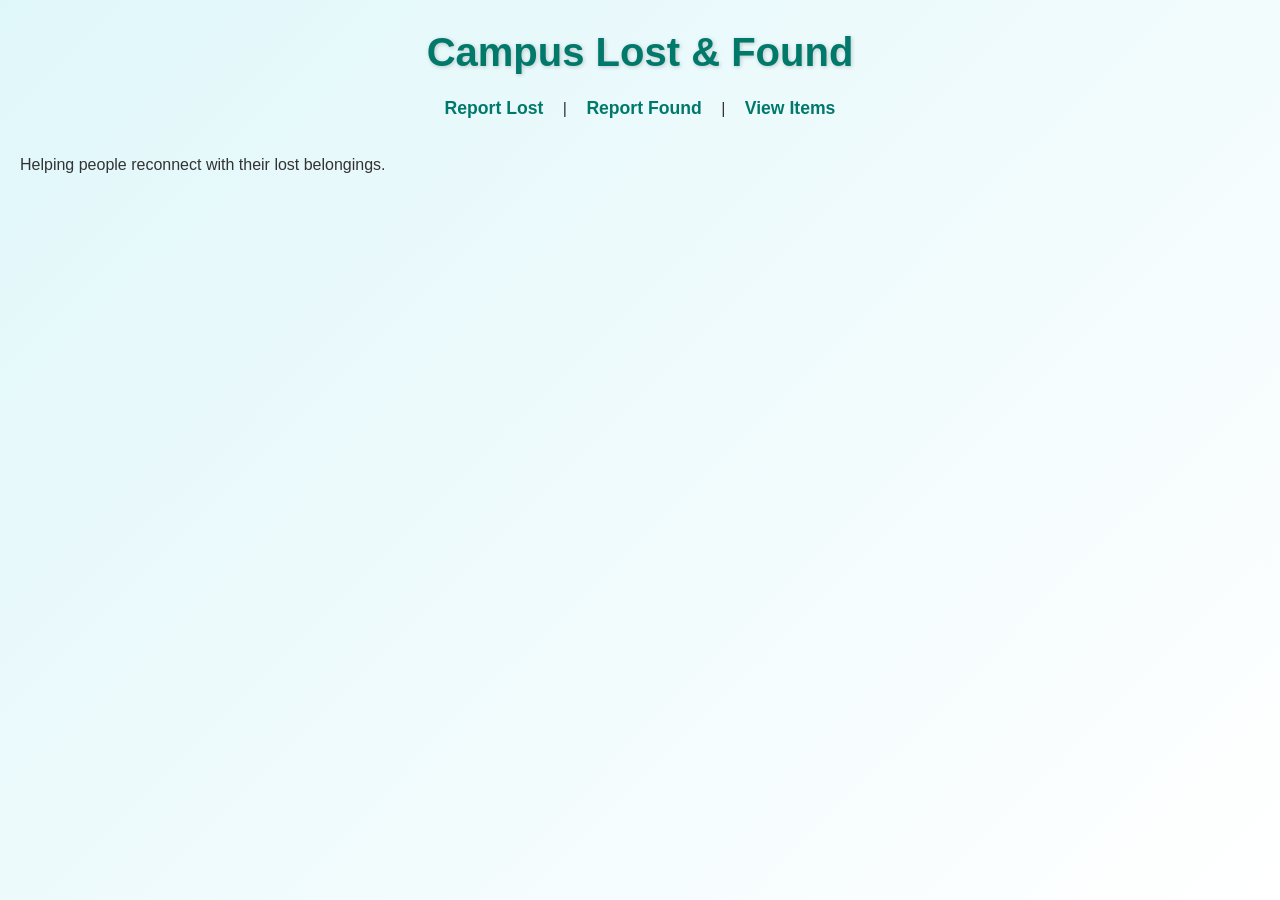
==== index.html @ 147842f3 "Revise index.html for improved messaging Updated the title and header text, and modified the welcome" ====
<!DOCTYPE html>
<html>
<head>
  <title>Lost & Found</title>
  <link rel="stylesheet" href="style.css">
</head>
<body>

<header>
  <h1>Campus Lost & Found</h1>
  <nav>
    <a href="lost.html">Report Lost</a> |
    <a href="found.html">Report Found</a> |
    <a href="items.html">View Items</a>
  </nav>
</header>

<p>Helping people reconnect with their lost belongings.</p>

</body>
</html>
---- style.css ----
/* ===== Reset ===== */
* {
  margin: 0;
  padding: 0;
  box-sizing: border-box;
  font-family: 'Segoe UI', Tahoma, Geneva, Verdana, sans-serif;
}

/* ===== Body ===== */
body {
  background: linear-gradient(135deg, #e0f7fa, #ffffff); /* soft teal to white */
  color: #333;
  padding: 20px;
  min-height: 100vh;
  line-height: 1.6;
}

/* ===== Header ===== */
header {
  text-align: center;
  margin-bottom: 30px;
}

header h1 {
  color: #00796b; /* dark teal */
  font-size: 2.5rem;
  margin-bottom: 10px;
  text-shadow: 1px 1px 4px rgba(0, 0, 0, 0.2);
}

/* ===== Navigation ===== */
nav a {
  text-decoration: none;
  color: #00796b;
  margin: 0 15px;
  font-weight: bold;
  font-size: 1.1rem;
  transition: all 0.3s ease;
}

nav a:hover {
  color: #004d40; /* darker teal hover */
  text-shadow: 1px 1px 2px rgba(0, 0, 0, 0.2);
}

/* ===== Form Container ===== */
form {
  background-color: #ffffff;
  padding: 25px;
  max-width: 500px;
  margin: 20px auto;
  border-radius: 12px;
  box-shadow: 0 6px 18px rgba(0, 0, 0, 0.08);
  transition: transform 0.3s ease;
}

form:hover {
  transform: translateY(-3px);
}

/* ===== Form Elements ===== */
form label {
  display: block;
  margin-bottom: 6px;
  font-weight: 600;
  color: #00796b;
}

form input,
form select,
form textarea {
  width: 100%;
  padding: 12px;
  margin-bottom: 15px;
  border-radius: 6px;
  border: 1px solid #ccc;
  font-size: 1rem;
  transition: all 0.3s ease;
}

form input:focus,
form select:focus,
form textarea:focus {
  border-color: #004d40;
  box-shadow: 0 0 5px #004d40;
  outline: none;
}

/* ===== Buttons ===== */
form button {
  background-color: #00796b;
  color: #fff;
  border: none;
  padding: 12px 25px;
  border-radius: 6px;
  cursor: pointer;
  font-size: 1.1rem;
  transition: all 0.3s ease;
}

form button:hover {
  background-color: #004d40;
  transform: scale(1.05);
}

/* ===== Table ===== */
table {
  width: 100%;
  border-collapse: collapse;
  margin-top: 20px;
  border-radius: 10px;
  overflow: hidden;
}

th, td {
  padding: 12px;
  text-align: left;
  border-bottom: 1px solid #ddd;
  transition: background 0.3s ease;
}

th {
  background-color: #00796b;
  color: #fff;
  text-transform: uppercase;
}

tr:hover {
  background-color: #b2dfdb; /* soft teal highlight */
}

/* ===== Responsive ===== */
@media (max-width: 600px) {
  form, table {
    width: 95%;
    margin: 10px auto;
  }

  nav a {
    display: block;
    margin: 8px 0;
  }

  header h1 {
    font-size: 2rem;
  }
}
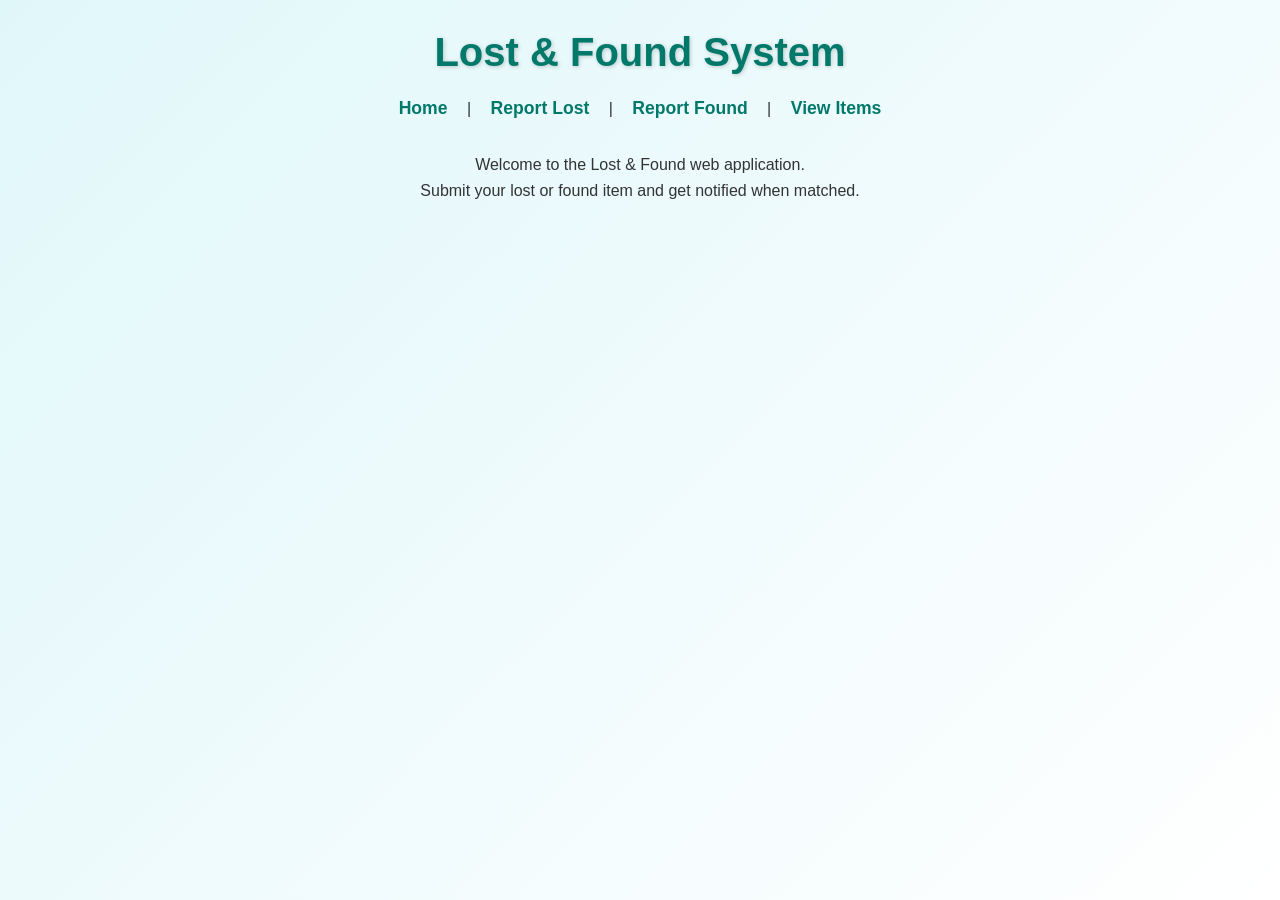
==== commit 0c03e096: "Revise index.html for improved content and navigation Updated the title and header content, added we" ====
--- a/index.html
+++ b/index.html
@@ -1,22 +1,27 @@
 <!DOCTYPE html>
 <html>
 <head>
-  <title>Lost & Found</title>
+  <title>Lost & Found | Home</title>
   <link rel="stylesheet" href="style.css">
 </head>
 <body>
 
 <header>
-  <h1>Campus Lost & Found</h1>
-  <nav>
-    <a href="lost.html">Report Lost</a> |
-    <a href="found.html">Report Found</a> |
-    <a href="items.html">View Items</a>
-  </nav>
+<h1>Lost & Found System</h1>
+<nav>
+ <a href="index.html">Home</a> |
+ <a href="lost.html">Report Lost</a> |
+ <a href="found.html">Report Found</a> |
+ <a href="items.html">View Items</a>
+</nav>
 </header>
 
-<p>Helping people reconnect with their lost belongings.</p>
+<center>
+<p>Welcome to the Lost & Found web application.</p>
+<p>Submit your lost or found item and get notified when matched.</p>
+</center>
 
 </body>
 </html>
 
+
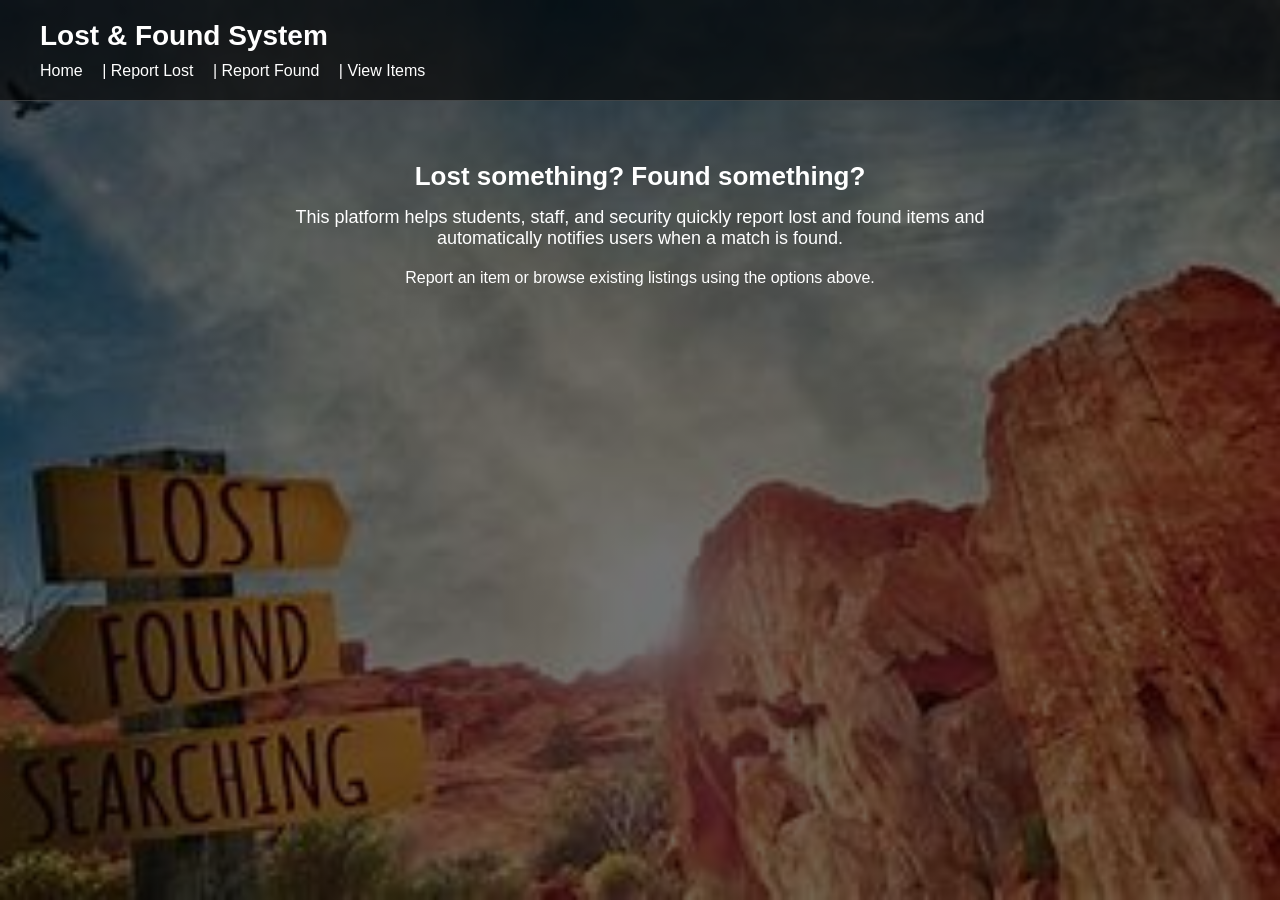
==== commit 7e788de2: "Enhance index.html with new content and styles Added additional content and styling to the home page" ====
--- a/index.html
+++ b/index.html
@@ -7,21 +7,30 @@
 <body>
 
 <header>
-<h1>Lost & Found System</h1>
-<nav>
- <a href="index.html">Home</a> |
- <a href="lost.html">Report Lost</a> |
- <a href="found.html">Report Found</a> |
- <a href="items.html">View Items</a>
-</nav>
+  <h1>Lost & Found System</h1>
+  <nav>
+    <a href="index.html">Home</a> |
+    <a href="lost.html">Report Lost</a> |
+    <a href="found.html">Report Found</a> |
+    <a href="items.html">View Items</a>
+  </nav>
 </header>
 
 <center>
-<p>Welcome to the Lost & Found web application.</p>
-<p>Submit your lost or found item and get notified when matched.</p>
+  <p style="margin-top: 60px; font-size: 26px; font-weight: 600;">
+    Lost something? Found something?
+  </p>
+
+  <p style="margin-top: 15px; font-size: 18px; max-width: 700px;">
+    This platform helps students, staff, and security quickly report lost
+    and found items and automatically notifies users when a match is found.
+  </p>
+
+  <p style="margin-top: 20px; font-size: 16px;">
+    Report an item or browse existing listings using the options above.
+  </p>
 </center>
 
 </body>
 </html>
 
-
--- a/style.css
+++ b/style.css
@@ -1,147 +1,193 @@
-/* ===== Reset ===== */
+/* =====================
+   GLOBAL RESET
+===================== */
 * {
   margin: 0;
   padding: 0;
   box-sizing: border-box;
-  font-family: 'Segoe UI', Tahoma, Geneva, Verdana, sans-serif;
+  font-family: "Segoe UI", Tahoma, sans-serif;
 }
 
-/* ===== Body ===== */
 body {
-  background: linear-gradient(135deg, #e0f7fa, #ffffff); /* soft teal to white */
-  color: #333;
-  padding: 20px;
   min-height: 100vh;
-  line-height: 1.6;
+  background: linear-gradient(
+      rgba(0, 0, 0, 0.55),
+      rgba(0, 0, 0, 0.55)
+    ),
+    url("OIP.jpg"); /* 🔁 change filename if needed */
+  background-size: cover;
+  background-position: center;
+  background-attachment: fixed;
+  color: #fff;
 }
 
-/* ===== Header ===== */
+/* =====================
+   HEADER & NAVBAR
+===================== */
 header {
-  text-align: center;
-  margin-bottom: 30px;
+  padding: 20px 40px;
+  background: rgba(0, 0, 0, 0.65);
+  border-bottom: 1px solid rgba(255, 255, 255, 0.2);
 }
 
 header h1 {
-  color: #00796b; /* dark teal */
-  font-size: 2.5rem;
+  font-size: 28px;
   margin-bottom: 10px;
-  text-shadow: 1px 1px 4px rgba(0, 0, 0, 0.2);
 }
 
-/* ===== Navigation ===== */
 nav a {
+  color: #ffffff;
   text-decoration: none;
-  color: #00796b;
-  margin: 0 15px;
-  font-weight: bold;
-  font-size: 1.1rem;
-  transition: all 0.3s ease;
+  margin-right: 15px;
+  font-weight: 500;
 }
 
 nav a:hover {
-  color: #004d40; /* darker teal hover */
-  text-shadow: 1px 1px 2px rgba(0, 0, 0, 0.2);
+  text-decoration: underline;
 }
 
-/* ===== Form Container ===== */
-form {
-  background-color: #ffffff;
-  padding: 25px;
-  max-width: 500px;
-  margin: 20px auto;
-  border-radius: 12px;
-  box-shadow: 0 6px 18px rgba(0, 0, 0, 0.08);
-  transition: transform 0.3s ease;
+/* =====================
+   MAIN CONTENT
+===================== */
+center p {
+  margin-top: 20px;
+  font-size: 18px;
 }
 
-form:hover {
-  transform: translateY(-3px);
+/* =====================
+   FORM CONTAINER
+===================== */
+form {
+  width: 90%;
+  max-width: 500px;
+  margin: 40px auto;
+  background: rgba(0, 0, 0, 0.75);
+  padding: 30px;
+  border-radius: 10px;
+  box-shadow: 0 0 20px rgba(0, 0, 0, 0.7);
 }
 
-/* ===== Form Elements ===== */
 form label {
   display: block;
-  margin-bottom: 6px;
-  font-weight: 600;
-  color: #00796b;
+  margin-top: 15px;
+  font-size: 14px;
 }
 
 form input,
 form select,
 form textarea {
   width: 100%;
-  padding: 12px;
-  margin-bottom: 15px;
+  padding: 10px;
+  margin-top: 6px;
   border-radius: 6px;
-  border: 1px solid #ccc;
-  font-size: 1rem;
-  transition: all 0.3s ease;
+  border: none;
+  outline: none;
+  font-size: 14px;
 }
 
-form input:focus,
-form select:focus,
-form textarea:focus {
-  border-color: #004d40;
-  box-shadow: 0 0 5px #004d40;
-  outline: none;
+form textarea {
+  resize: vertical;
+  min-height: 80px;
 }
 
-/* ===== Buttons ===== */
-form button {
-  background-color: #00796b;
+form input[type="file"] {
+  background: #fff;
+  color: #000;
+}
+
+/* =====================
+   BUTTONS
+===================== */
+button {
+  width: 100%;
+  margin-top: 25px;
+  padding: 12px;
+  background: #00c6ff;
+  background: linear-gradient(90deg, #00c6ff, #0072ff);
   color: #fff;
   border: none;
-  padding: 12px 25px;
-  border-radius: 6px;
+  border-radius: 8px;
+  font-size: 16px;
+  font-weight: 600;
   cursor: pointer;
-  font-size: 1.1rem;
-  transition: all 0.3s ease;
+  transition: transform 0.2s, opacity 0.2s;
 }
 
-form button:hover {
-  background-color: #004d40;
-  transform: scale(1.05);
+button:hover {
+  opacity: 0.9;
+  transform: translateY(-1px);
 }
 
-/* ===== Table ===== */
+/* =====================
+   TABLE STYLES (ITEMS)
+===================== */
 table {
-  width: 100%;
+  width: 95%;
+  margin: 30px auto;
   border-collapse: collapse;
-  margin-top: 20px;
+  background: rgba(0, 0, 0, 0.8);
   border-radius: 10px;
   overflow: hidden;
 }
 
-th, td {
+th,
+td {
   padding: 12px;
-  text-align: left;
-  border-bottom: 1px solid #ddd;
-  transition: background 0.3s ease;
+  text-align: center;
+  font-size: 14px;
 }
 
 th {
-  background-color: #00796b;
-  color: #fff;
-  text-transform: uppercase;
+  background: rgba(0, 114, 255, 0.85);
+  font-weight: 600;
+}
+
+tr:nth-child(even) {
+  background: rgba(255, 255, 255, 0.05);
 }
 
 tr:hover {
-  background-color: #b2dfdb; /* soft teal highlight */
+  background: rgba(255, 255, 255, 0.08);
 }
 
-/* ===== Responsive ===== */
+td img {
+  border-radius: 6px;
+}
+
+/* =====================
+   SECTION HEADINGS
+===================== */
+h2 {
+  text-align: center;
+  margin-top: 40px;
+  margin-bottom: 10px;
+  font-size: 22px;
+}
+
+/* =====================
+   CONFIRM PAGE
+===================== */
+#statusText {
+  font-size: 22px;
+  margin-top: 100px;
+}
+
+/* =====================
+   RESPONSIVE
+===================== */
 @media (max-width: 600px) {
-  form, table {
-    width: 95%;
-    margin: 10px auto;
+  header {
+    padding: 15px;
   }
 
   nav a {
-    display: block;
-    margin: 8px 0;
+    display: inline-block;
+    margin-bottom: 8px;
   }
 
-  header h1 {
-    font-size: 2rem;
+  table,
+  th,
+  td {
+    font-size: 12px;
   }
 }
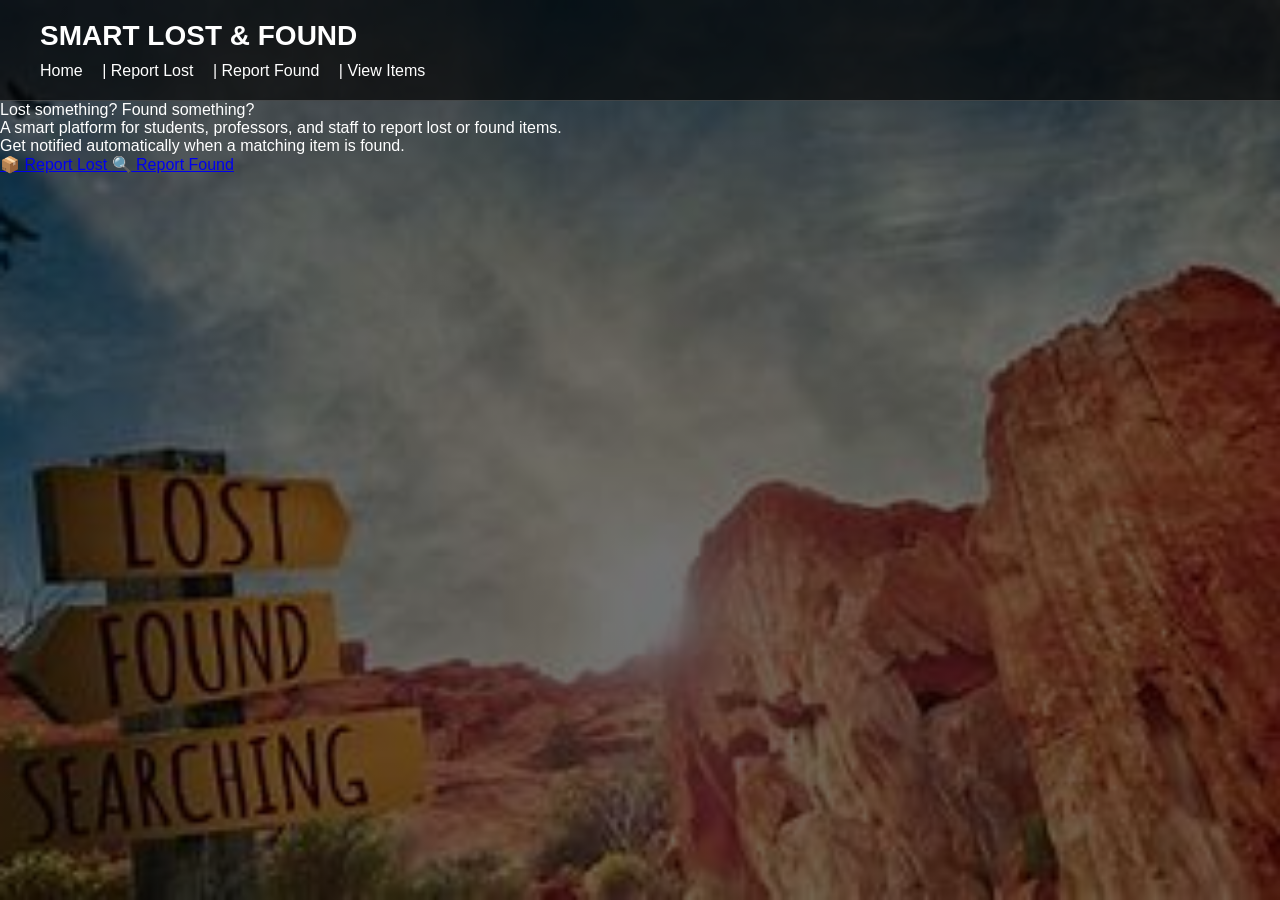
==== commit ec338123: "adding icons Updated the title and content to reflect a new branding for the Lost & Found system." ====
--- a/index.html
+++ b/index.html
@@ -1,13 +1,13 @@
 <!DOCTYPE html>
 <html>
 <head>
-  <title>Lost & Found | Home</title>
+  <title>SMART LOST & FOUND | Home</title>
   <link rel="stylesheet" href="style.css">
 </head>
 <body>
 
 <header>
-  <h1>Lost & Found System</h1>
+  <h1>SMART LOST & FOUND</h1>
   <nav>
     <a href="index.html">Home</a> |
     <a href="lost.html">Report Lost</a> |
@@ -16,20 +16,31 @@
   </nav>
 </header>
 
-<center>
-  <p style="margin-top: 60px; font-size: 26px; font-weight: 600;">
+<div class="home-hero">
+
+  <p class="hero-line-main">
     Lost something? Found something?
   </p>
 
-  <p style="margin-top: 15px; font-size: 18px; max-width: 700px;">
-    This platform helps students, staff, and security quickly report lost
-    and found items and automatically notifies users when a match is found.
+  <p class="hero-line-sub">
+    A smart platform for students, professors, and staff to report lost or found items.
   </p>
 
-  <p style="margin-top: 20px; font-size: 16px;">
-    Report an item or browse existing listings using the options above.
+  <p class="hero-line-sub">
+    Get notified automatically when a matching item is found.
   </p>
-</center>
+
+  <div class="hero-buttons">
+    <a href="lost.html" class="hero-btn">
+      <span class="icon">📦</span> Report Lost
+    </a>
+
+    <a href="found.html" class="hero-btn">
+      <span class="icon">🔍</span> Report Found
+    </a>
+  </div>
+
+</div>
 
 </body>
 </html>
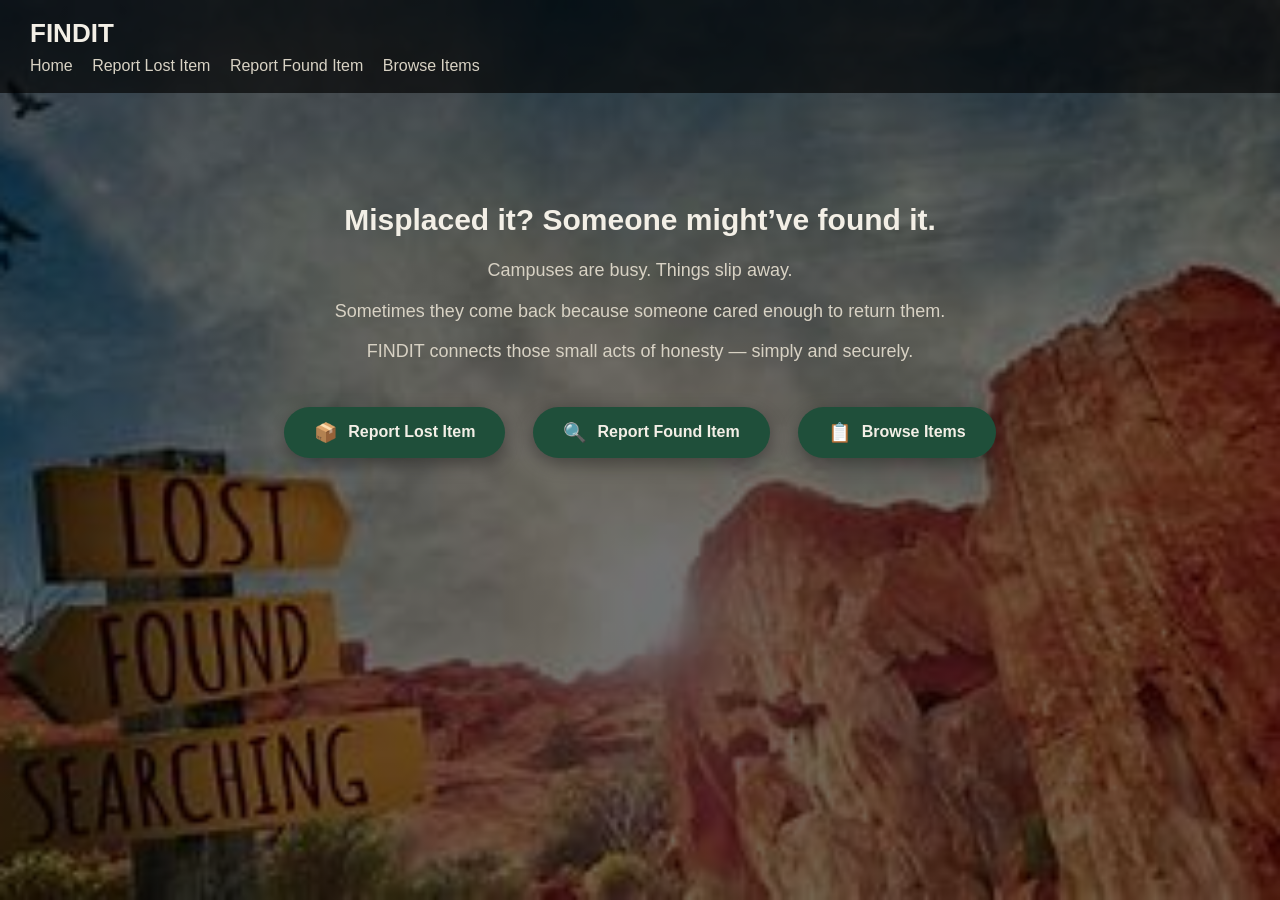
==== commit 6592b0f0: "Rename SMART LOST & FOUND to FINDIT in index.html" ====
--- a/index.html
+++ b/index.html
@@ -1,42 +1,50 @@
 <!DOCTYPE html>
 <html>
 <head>
-  <title>SMART LOST & FOUND | Home</title>
+  <title>FINDIT | Home</title>
   <link rel="stylesheet" href="style.css">
 </head>
 <body>
 
-<header>
-  <h1>SMART LOST & FOUND</h1>
-  <nav>
-    <a href="index.html">Home</a> |
-    <a href="lost.html">Report Lost</a> |
-    <a href="found.html">Report Found</a> |
-    <a href="items.html">View Items</a>
+<header class="main-header">
+  <h1>FINDIT</h1>
+  <nav class="main-nav">
+    <a href="index.html">Home</a>
+    <a href="lost.html">Report Lost Item</a>
+    <a href="found.html">Report Found Item</a>
+    <a href="items.html">Browse Items</a>
   </nav>
 </header>
 
 <div class="home-hero">
 
   <p class="hero-line-main">
-    Lost something? Found something?
+    Misplaced it? Someone might’ve found it.
   </p>
 
   <p class="hero-line-sub">
-    A smart platform for students, professors, and staff to report lost or found items.
+    Campuses are busy. Things slip away.
   </p>
 
   <p class="hero-line-sub">
-    Get notified automatically when a matching item is found.
+    Sometimes they come back because someone cared enough to return them.
+  </p>
+
+  <p class="hero-line-sub">
+    FINDIT connects those small acts of honesty — simply and securely.
   </p>
 
   <div class="hero-buttons">
     <a href="lost.html" class="hero-btn">
-      <span class="icon">📦</span> Report Lost
+      <span class="icon">📦</span> Report Lost Item
     </a>
 
     <a href="found.html" class="hero-btn">
-      <span class="icon">🔍</span> Report Found
+      <span class="icon">🔍</span> Report Found Item
+    </a>
+
+    <a href="items.html" class="hero-btn">
+      <span class="icon">📋</span> Browse Items
     </a>
   </div>
 
@@ -45,3 +53,8 @@
 </body>
 </html>
 
+
+</body>
+</html>
+
+
--- a/style.css
+++ b/style.css
@@ -5,72 +5,71 @@
   margin: 0;
   padding: 0;
   box-sizing: border-box;
-  font-family: "Segoe UI", Tahoma, sans-serif;
+  font-family: Arial, Helvetica, sans-serif;
 }
 
+/* =====================
+   BODY & BACKGROUND
+===================== */
 body {
   min-height: 100vh;
   background: linear-gradient(
       rgba(0, 0, 0, 0.55),
       rgba(0, 0, 0, 0.55)
     ),
-    url("OIP.jpg"); /* 🔁 change filename if needed */
+    url("OIP.jpg"); 
   background-size: cover;
   background-position: center;
   background-attachment: fixed;
-  color: #fff;
+  color: #f3efe6; /* beige */
 }
 
 /* =====================
    HEADER & NAVBAR
 ===================== */
 header {
-  padding: 20px 40px;
   background: rgba(0, 0, 0, 0.65);
-  border-bottom: 1px solid rgba(255, 255, 255, 0.2);
+  padding: 18px 30px;
 }
 
 header h1 {
-  font-size: 28px;
-  margin-bottom: 10px;
+  font-size: 26px;
+  font-weight: 700;
+  color: #f3efe6;
+}
+
+nav {
+  margin-top: 8px;
 }
 
 nav a {
-  color: #ffffff;
+  color: #d8d2c4;
   text-decoration: none;
   margin-right: 15px;
   font-weight: 500;
 }
 
 nav a:hover {
-  text-decoration: underline;
+  color: #ffffff;
 }
 
 /* =====================
-   MAIN CONTENT
-===================== */
-center p {
-  margin-top: 20px;
-  font-size: 18px;
-}
-
-/* =====================
-   FORM CONTAINER
+   FORMS (LOST / FOUND)
 ===================== */
 form {
-  width: 90%;
   max-width: 500px;
-  margin: 40px auto;
-  background: rgba(0, 0, 0, 0.75);
-  padding: 30px;
+  margin: 60px auto;
+  background: rgba(0, 0, 0, 0.65);
+  padding: 25px 30px;
   border-radius: 10px;
-  box-shadow: 0 0 20px rgba(0, 0, 0, 0.7);
 }
 
 form label {
   display: block;
   margin-top: 15px;
-  font-size: 14px;
+  margin-bottom: 6px;
+  font-weight: 600;
+  color: #f3efe6;
 }
 
 form input,
@@ -78,7 +77,6 @@
 form textarea {
   width: 100%;
   padding: 10px;
-  margin-top: 6px;
   border-radius: 6px;
   border: none;
   outline: none;
@@ -90,104 +88,110 @@
   min-height: 80px;
 }
 
-form input[type="file"] {
-  background: #fff;
-  color: #000;
+form button {
+  margin-top: 25px;
+  width: 100%;
+  padding: 12px;
+  background: #1f4f3a; /* forest green */
+  color: #f3efe6;
+  border: none;
+  border-radius: 25px;
+  font-size: 16px;
+  font-weight: 600;
+  cursor: pointer;
+  transition: background 0.25s ease, transform 0.2s ease;
+}
+
+form button:hover {
+  background: #163a2a;
+  transform: translateY(-2px);
 }
 
 /* =====================
-   BUTTONS
-===================== */
-button {
-  width: 100%;
-  margin-top: 25px;
-  padding: 12px;
-  background: #00c6ff;
-  background: linear-gradient(90deg, #00c6ff, #0072ff);
-  color: #fff;
-  border: none;
-  border-radius: 8px;
-  font-size: 16px;
-  font-weight: 600;
-  cursor: pointer;
-  transition: transform 0.2s, opacity 0.2s;
-}
-
-button:hover {
-  opacity: 0.9;
-  transform: translateY(-1px);
-}
-
-/* =====================
-   TABLE STYLES (ITEMS)
+   TABLES (ITEMS PAGE)
 ===================== */
 table {
   width: 95%;
   margin: 30px auto;
   border-collapse: collapse;
-  background: rgba(0, 0, 0, 0.8);
-  border-radius: 10px;
-  overflow: hidden;
+  background: rgba(0, 0, 0, 0.65);
+  color: #f3efe6;
 }
 
-th,
-td {
+table th,
+table td {
   padding: 12px;
+  border-bottom: 1px solid rgba(255, 255, 255, 0.2);
   text-align: center;
-  font-size: 14px;
 }
 
-th {
-  background: rgba(0, 114, 255, 0.85);
-  font-weight: 600;
+table th {
+  background: rgba(31, 79, 58, 0.85); /* forest green */
+  font-weight: 700;
 }
 
-tr:nth-child(even) {
-  background: rgba(255, 255, 255, 0.05);
-}
-
-tr:hover {
-  background: rgba(255, 255, 255, 0.08);
-}
-
-td img {
+table img {
   border-radius: 6px;
 }
 
 /* =====================
-   SECTION HEADINGS
+   HOME PAGE HERO
 ===================== */
-h2 {
+.home-hero {
   text-align: center;
-  margin-top: 40px;
-  margin-bottom: 10px;
-  font-size: 22px;
+  margin-top: 90px;
+  padding: 20px;
+}
+
+.hero-line-main {
+  font-size: 30px;
+  font-weight: 700;
+  margin-bottom: 18px;
+  color: #f3efe6;
+}
+
+.hero-line-sub {
+  font-size: 18px;
+  margin-top: 10px;
+  max-width: 820px;
+  margin-left: auto;
+  margin-right: auto;
+  line-height: 1.7;
+  color: #d8d2c4;
 }
 
 /* =====================
-   CONFIRM PAGE
+   HOME PAGE BUTTONS
 ===================== */
-#statusText {
-  font-size: 22px;
-  margin-top: 100px;
+.hero-buttons {
+  margin-top: 40px;
+  display: flex;
+  justify-content: center;
+  gap: 28px;
+  flex-wrap: wrap;
 }
 
-/* =====================
-   RESPONSIVE
-===================== */
-@media (max-width: 600px) {
-  header {
-    padding: 15px;
-  }
+.hero-btn {
+  display: inline-flex;
+  align-items: center;
+  gap: 10px;
+  padding: 14px 30px;
+  font-size: 16px;
+  font-weight: 600;
+  background: #1f4f3a;
+  color: #f3efe6;
+  border-radius: 30px;
+  text-decoration: none;
+  box-shadow: 0 6px 18px rgba(0, 0, 0, 0.35);
+  transition: transform 0.25s ease, background 0.25s ease;
+}
 
-  nav a {
-    display: inline-block;
-    margin-bottom: 8px;
-  }
+.hero-btn:hover {
+  background: #163a2a;
+  transform: translateY(-3px);
+}
 
-  table,
-  th,
-  td {
-    font-size: 12px;
-  }
+.hero-btn .icon {
+  font-size: 19px;
 }
+
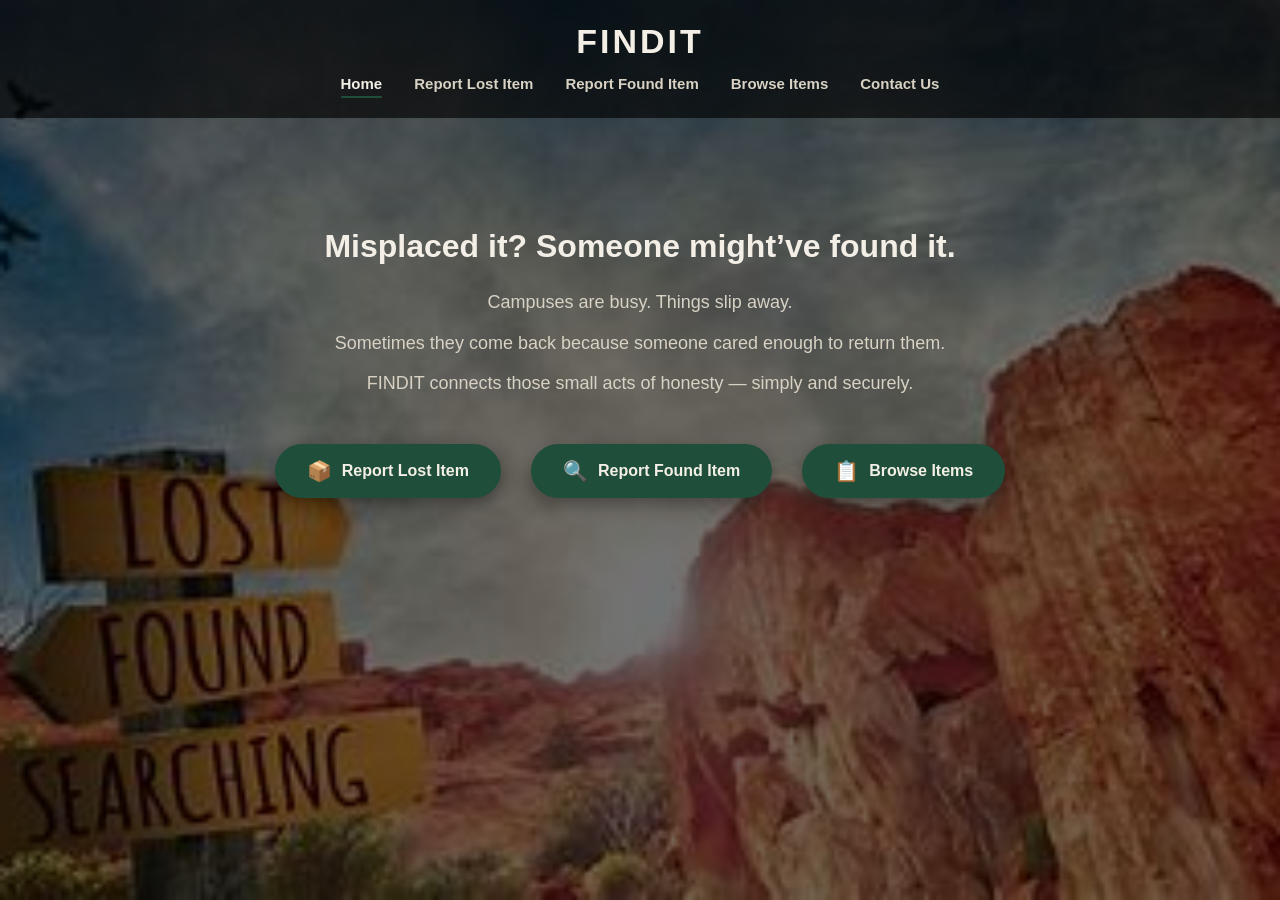
==== commit d9765315: "Add 'Contact Us' link to navigation Added a 'Contact Us' link to the navigation menu." ====
--- a/index.html
+++ b/index.html
@@ -9,10 +9,12 @@
 <header class="main-header">
   <h1>FINDIT</h1>
   <nav class="main-nav">
-    <a href="index.html">Home</a>
+    <a href="index.html" class="active">Home</a>
     <a href="lost.html">Report Lost Item</a>
     <a href="found.html">Report Found Item</a>
     <a href="items.html">Browse Items</a>
+    <a href="contact.html">Contact Us</a>
+
   </nav>
 </header>
 
@@ -58,3 +60,5 @@
 </html>
 
 
+
+
--- a/style.css
+++ b/style.css
@@ -25,31 +25,39 @@
 }
 
 /* =====================
-   HEADER & NAVBAR
-===================== */
-header {
+   HEADER & NAVBAR (CENTERED & EVEN)
+===================== */
+.main-header {
   background: rgba(0, 0, 0, 0.65);
-  padding: 18px 30px;
-}
-
-header h1 {
-  font-size: 26px;
-  font-weight: 700;
-  color: #f3efe6;
-}
-
-nav {
-  margin-top: 8px;
-}
-
-nav a {
+  padding: 22px 20px 26px;
+  text-align: center;
+}
+
+.main-header h1 {
+  font-size: 34px;
+  font-weight: 800;
+  letter-spacing: 3px;
+  margin-bottom: 14px;
+  color: #f3efe6;
+}
+
+/* 🔑 THIS IS WHAT CENTERS + SPACES THE NAV */
+.main-nav {
+  display: flex;
+  justify-content: center;   /* centers the whole nav */
+  align-items: center;
+  gap: 32px;                 /* equal spacing between links */
+  flex-wrap: wrap;
+}
+
+.main-nav a {
   color: #d8d2c4;
   text-decoration: none;
-  margin-right: 15px;
-  font-weight: 500;
-}
-
-nav a:hover {
+  font-weight: 600;
+  font-size: 15px;
+}
+
+.main-nav a:hover {
   color: #ffffff;
 }
 
@@ -57,16 +65,16 @@
    FORMS (LOST / FOUND)
 ===================== */
 form {
-  max-width: 500px;
-  margin: 60px auto;
+  max-width: 520px;
+  margin: 65px auto;
   background: rgba(0, 0, 0, 0.65);
-  padding: 25px 30px;
-  border-radius: 10px;
+  padding: 28px 32px;
+  border-radius: 12px;
 }
 
 form label {
   display: block;
-  margin-top: 15px;
+  margin-top: 16px;
   margin-bottom: 6px;
   font-weight: 600;
   color: #f3efe6;
@@ -76,7 +84,7 @@
 form select,
 form textarea {
   width: 100%;
-  padding: 10px;
+  padding: 11px;
   border-radius: 6px;
   border: none;
   outline: none;
@@ -85,17 +93,17 @@
 
 form textarea {
   resize: vertical;
-  min-height: 80px;
+  min-height: 90px;
 }
 
 form button {
-  margin-top: 25px;
+  margin-top: 28px;
   width: 100%;
-  padding: 12px;
+  padding: 13px;
   background: #1f4f3a; /* forest green */
   color: #f3efe6;
   border: none;
-  border-radius: 25px;
+  border-radius: 28px;
   font-size: 16px;
   font-weight: 600;
   cursor: pointer;
@@ -112,7 +120,7 @@
 ===================== */
 table {
   width: 95%;
-  margin: 30px auto;
+  margin: 35px auto;
   border-collapse: collapse;
   background: rgba(0, 0, 0, 0.65);
   color: #f3efe6;
@@ -120,13 +128,13 @@
 
 table th,
 table td {
-  padding: 12px;
+  padding: 13px;
   border-bottom: 1px solid rgba(255, 255, 255, 0.2);
   text-align: center;
 }
 
 table th {
-  background: rgba(31, 79, 58, 0.85); /* forest green */
+  background: rgba(31, 79, 58, 0.85);
   font-weight: 700;
 }
 
@@ -144,9 +152,9 @@
 }
 
 .hero-line-main {
-  font-size: 30px;
+  font-size: 32px;
   font-weight: 700;
-  margin-bottom: 18px;
+  margin-bottom: 22px;
   color: #f3efe6;
 }
 
@@ -164,10 +172,10 @@
    HOME PAGE BUTTONS
 ===================== */
 .hero-buttons {
-  margin-top: 40px;
+  margin-top: 45px;
   display: flex;
   justify-content: center;
-  gap: 28px;
+  gap: 30px;
   flex-wrap: wrap;
 }
 
@@ -175,7 +183,7 @@
   display: inline-flex;
   align-items: center;
   gap: 10px;
-  padding: 14px 30px;
+  padding: 15px 32px;
   font-size: 16px;
   font-weight: 600;
   background: #1f4f3a;
@@ -192,6 +200,43 @@
 }
 
 .hero-btn .icon {
-  font-size: 19px;
-}
-
+  font-size: 20px;
+}
+
+/* =====================
+   RESPONSIVE
+===================== */
+@media (max-width: 600px) {
+  .main-header h1 {
+    font-size: 28px;
+  }
+
+  .main-nav {
+    gap: 18px;
+  }
+
+  .hero-line-main {
+    font-size: 26px;
+  }
+}
+/* =====================
+   ACTIVE NAV LINK
+===================== */
+.main-nav a.active {
+  color: #f3efe6; /* brighter beige */
+  position: relative;
+}
+
+.main-nav a.active::after {
+  content: "";
+  position: absolute;
+  left: 0;
+  bottom: -6px;
+  width: 100%;
+  height: 2px;
+  background-color: #1f4f3a; /* forest green underline */
+  border-radius: 2px;
+}
+
+
+
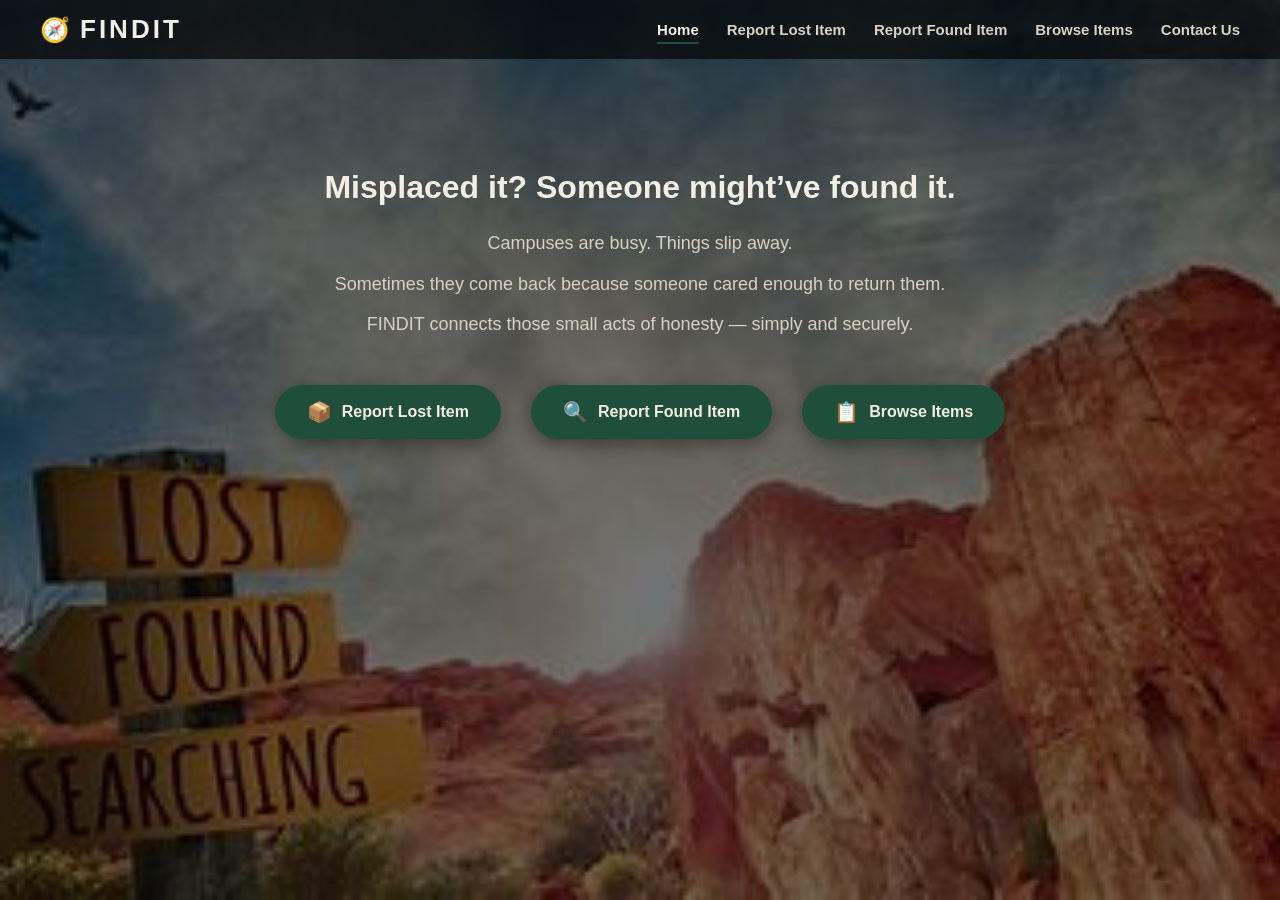
==== commit 5da49c35: "updating header" ====
--- a/index.html
+++ b/index.html
@@ -7,15 +7,22 @@
 <body>
 
 <header class="main-header">
-  <h1>FINDIT</h1>
-  <nav class="main-nav">
-    <a href="index.html" class="active">Home</a>
-    <a href="lost.html">Report Lost Item</a>
-    <a href="found.html">Report Found Item</a>
-    <a href="items.html">Browse Items</a>
-    <a href="contact.html">Contact Us</a>
+  <div class="header-inner">
 
-  </nav>
+    <div class="brand">
+      <span class="brand-icon">🧭</span>
+      <span class="brand-text">FINDIT</span>
+    </div>
+
+    <nav class="main-nav">
+      <a href="index.html"  class="active">Home</a>
+      <a href="lost.html">Report Lost Item</a>
+      <a href="found.html">Report Found Item</a>
+      <a href="items.html">Browse Items</a>
+      <a href="contact.html">Contact Us</a>
+    </nav>
+
+  </div>
 </header>
 
 <div class="home-hero">
@@ -62,3 +69,4 @@
 
 
 
+
--- a/style.css
+++ b/style.css
@@ -17,7 +17,7 @@
       rgba(0, 0, 0, 0.55),
       rgba(0, 0, 0, 0.55)
     ),
-    url("OIP.jpg"); 
+    url("OIP.jpg");
   background-size: cover;
   background-position: center;
   background-attachment: fixed;
@@ -25,29 +25,44 @@
 }
 
 /* =====================
-   HEADER & NAVBAR (CENTERED & EVEN)
+   HEADER (LOGO LEFT + NAV RIGHT)
 ===================== */
 .main-header {
   background: rgba(0, 0, 0, 0.65);
-  padding: 22px 20px 26px;
-  text-align: center;
-}
-
-.main-header h1 {
-  font-size: 34px;
+  padding: 14px 40px;
+}
+
+.header-inner {
+  max-width: 1200px;
+  margin: 0 auto;
+  display: flex;
+  align-items: center;
+  justify-content: space-between;
+}
+
+/* BRAND */
+.brand {
+  display: flex;
+  align-items: center;
+  gap: 10px;
+}
+
+.brand-icon {
+  font-size: 24px;
+}
+
+.brand-text {
+  font-size: 26px;
   font-weight: 800;
   letter-spacing: 3px;
-  margin-bottom: 14px;
-  color: #f3efe6;
-}
-
-/* 🔑 THIS IS WHAT CENTERS + SPACES THE NAV */
+  color: #f3efe6;
+}
+
+/* NAV */
 .main-nav {
   display: flex;
-  justify-content: center;   /* centers the whole nav */
   align-items: center;
-  gap: 32px;                 /* equal spacing between links */
-  flex-wrap: wrap;
+  gap: 28px;
 }
 
 .main-nav a {
@@ -55,10 +70,41 @@
   text-decoration: none;
   font-weight: 600;
   font-size: 15px;
+  position: relative;
 }
 
 .main-nav a:hover {
   color: #ffffff;
+}
+
+/* ACTIVE NAV LINK */
+.main-nav a.active {
+  color: #f3efe6;
+}
+
+.main-nav a.active::after {
+  content: "";
+  position: absolute;
+  left: 0;
+  bottom: -6px;
+  width: 100%;
+  height: 2px;
+  background-color: #1f4f3a;
+  border-radius: 2px;
+}
+
+/* RESPONSIVE HEADER */
+@media (max-width: 768px) {
+  .header-inner {
+    flex-direction: column;
+    gap: 12px;
+  }
+
+  .main-nav {
+    gap: 18px;
+    flex-wrap: wrap;
+    justify-content: center;
+  }
 }
 
 /* =====================
@@ -204,39 +250,91 @@
 }
 
 /* =====================
-   RESPONSIVE
+   RESPONSIVE (GENERAL)
 ===================== */
 @media (max-width: 600px) {
-  .main-header h1 {
-    font-size: 28px;
-  }
-
-  .main-nav {
-    gap: 18px;
-  }
-
   .hero-line-main {
     font-size: 26px;
   }
 }
-/* =====================
-   ACTIVE NAV LINK
-===================== */
-.main-nav a.active {
-  color: #f3efe6; /* brighter beige */
-  position: relative;
-}
-
-.main-nav a.active::after {
-  content: "";
-  position: absolute;
-  left: 0;
-  bottom: -6px;
-  width: 100%;
-  height: 2px;
-  background-color: #1f4f3a; /* forest green underline */
-  border-radius: 2px;
-}
-
-
-
+
+/* =====================
+   CONTACT PAGE
+===================== */
+.contact-wrapper {
+  max-width: 600px;
+  margin: 80px auto;
+  padding: 20px;
+  text-align: center;
+}
+
+.contact-title {
+  font-size: 28px;
+  font-weight: 700;
+  margin-bottom: 12px;
+  color: #f3efe6;
+}
+
+.contact-subtext {
+  font-size: 16px;
+  margin-bottom: 30px;
+  color: #d8d2c4;
+  line-height: 1.6;
+}
+
+.contact-form {
+  background: rgba(0, 0, 0, 0.65);
+  padding: 30px;
+  border-radius: 12px;
+}
+
+.contact-form label {
+  display: block;
+  text-align: left;
+  margin-top: 16px;
+  margin-bottom: 6px;
+  font-weight: 600;
+  color: #f3efe6;
+}
+
+.contact-form input,
+.contact-form textarea {
+  width: 100%;
+  padding: 11px;
+  border-radius: 6px;
+  border: none;
+  outline: none;
+  font-size: 14px;
+}
+
+.contact-form textarea {
+  min-height: 110px;
+  resize: vertical;
+}
+
+.contact-form button {
+  margin-top: 25px;
+  width: 100%;
+  padding: 13px;
+  background: #1f4f3a;
+  color: #f3efe6;
+  border: none;
+  border-radius: 28px;
+  font-size: 16px;
+  font-weight: 600;
+  cursor: not-allowed;
+  opacity: 0.7;
+}
+
+.contact-note {
+  margin-top: 20px;
+  font-size: 14px;
+  color: #d8d2c4;
+}
+
+
+
+
+
+
+
